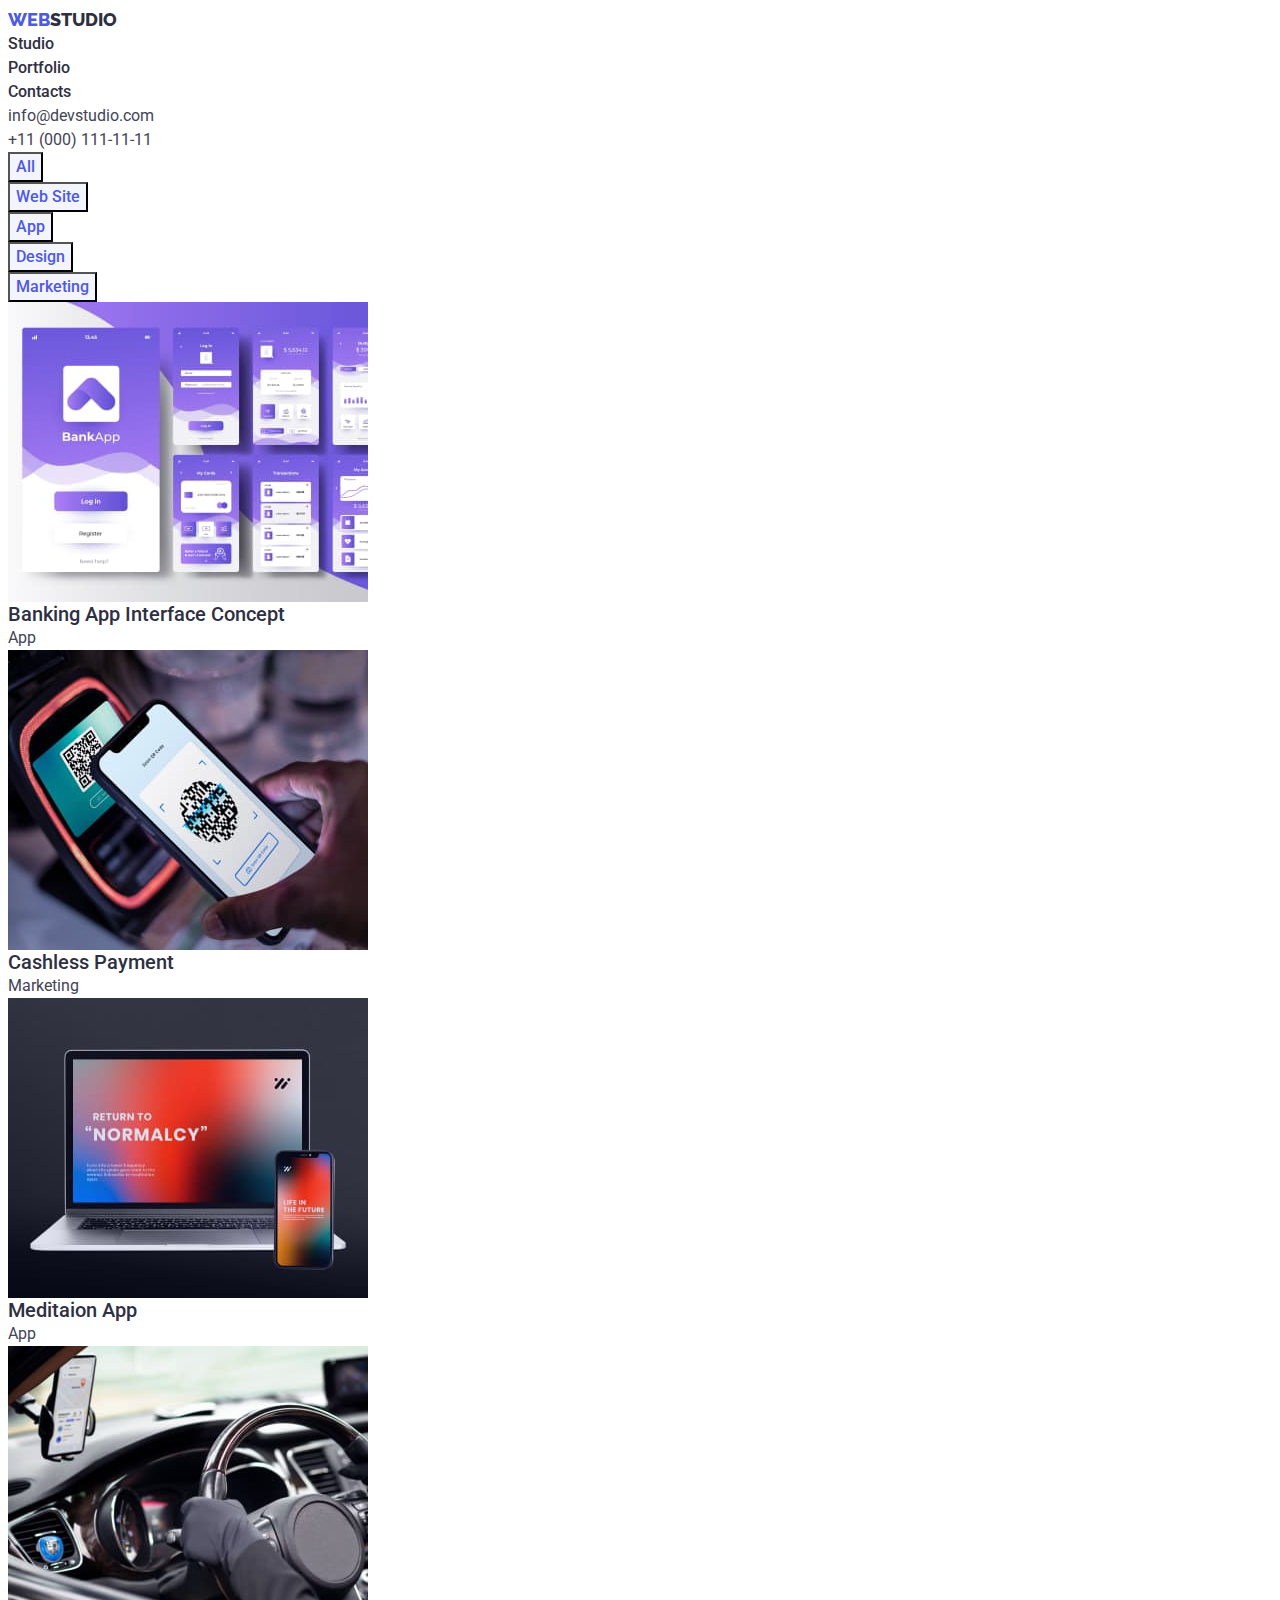
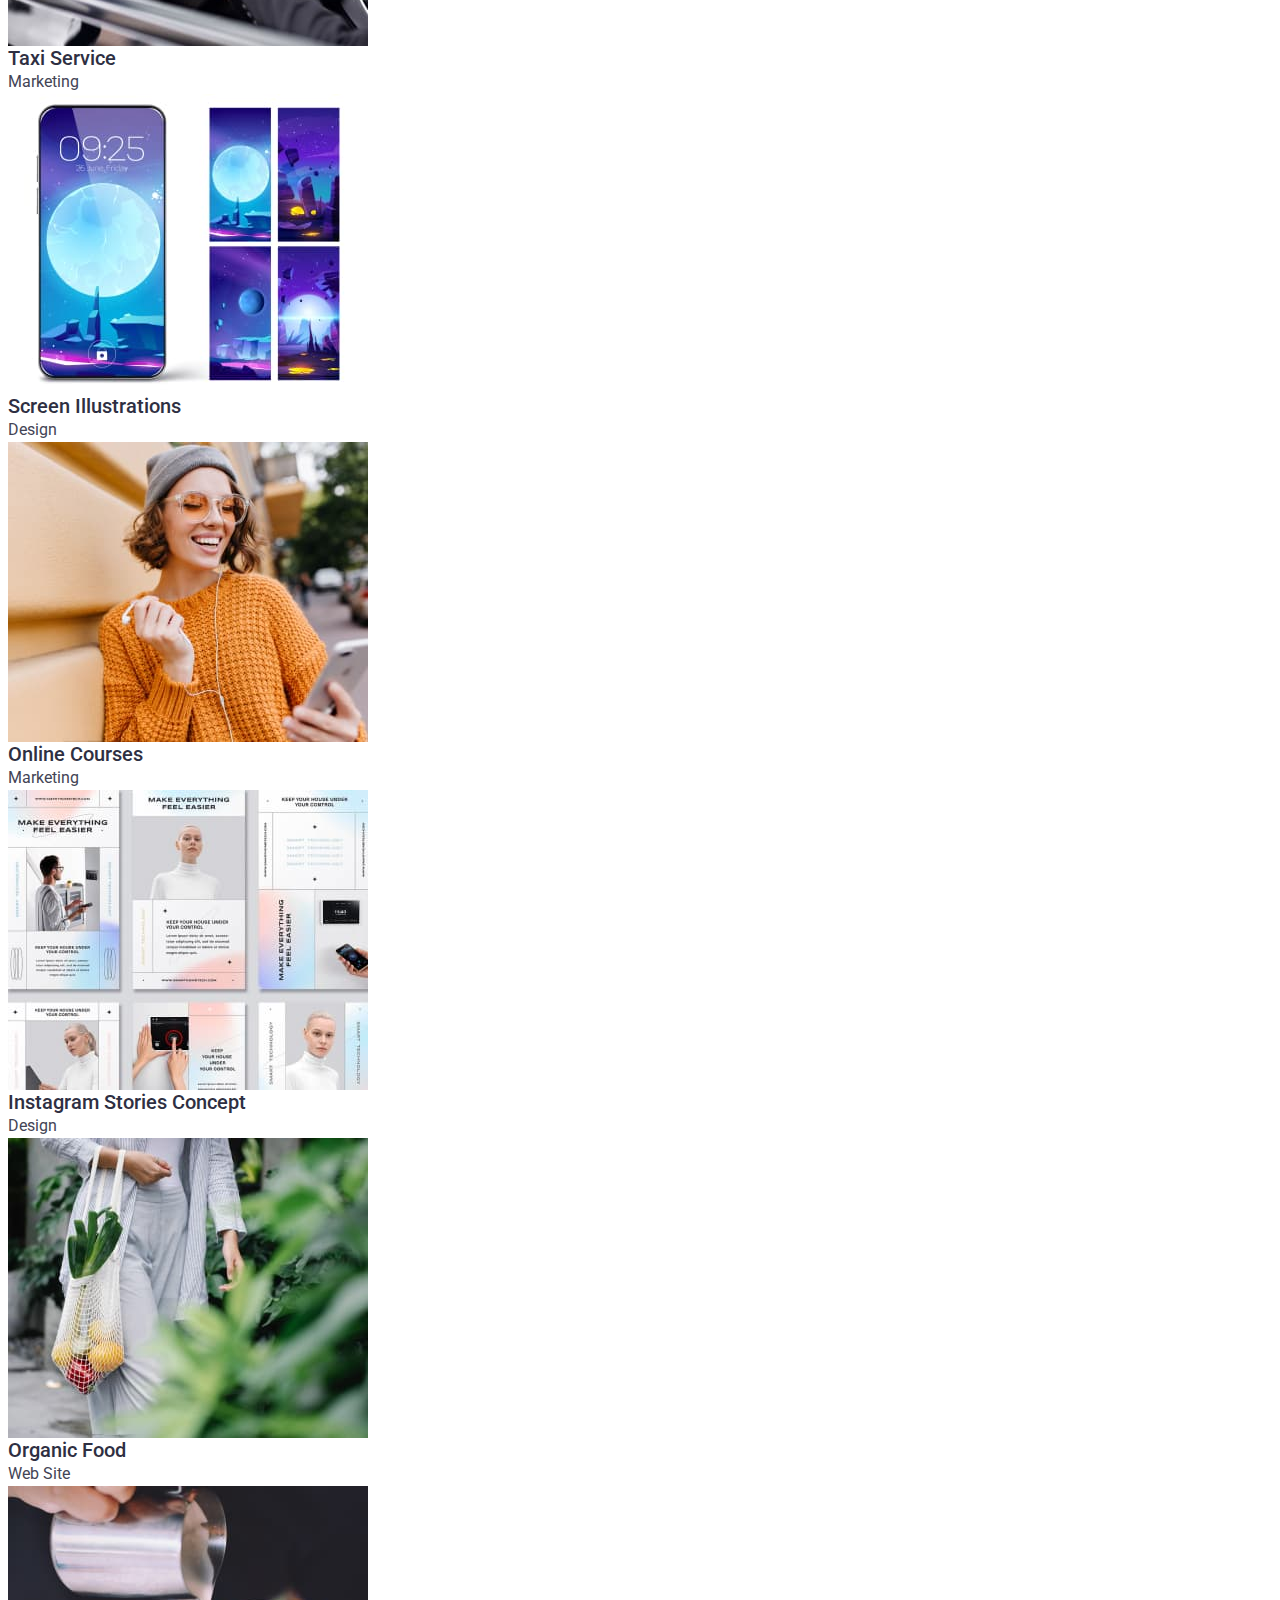
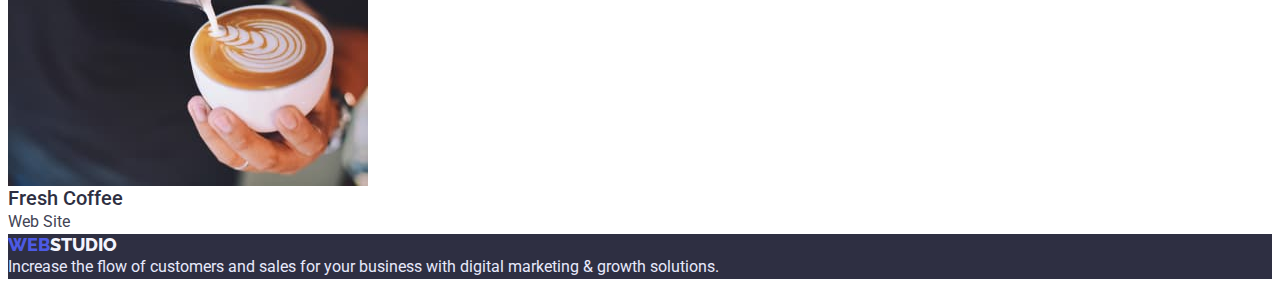
==== portfolio.html @ faf197ce "create" ====
<!DOCTYPE html>
<html lang="en">
	<head>
		<meta charset="UTF-8" />
		<meta http-equiv="X-UA-Compatible" content="IE=edge" />
		<meta name="viewport" content="width=device-width, initial-scale=1.0" />
		<title>Portfolio</title>
		<link rel="preconnect" href="https://fonts.googleapis.com" />
		<link rel="preconnect" href="https://fonts.gstatic.com" crossorigin />
		<link
			href="https://fonts.googleapis.com/css2?family=Raleway:wght@800&family=Roboto:wght@400;500;700&display=swap"
			rel="stylesheet"
		/>
		<link rel="stylesheet" href="./css/styles.css" />
	</head>
	<body>
		<header>
			<nav>
				<!-- logo -->
				<a href="./index.html" class="logo-header">Web<span class="studio-header">Studio</span></a>
				<!-- navigation -->
				<ul>
					<li><a href="./index.html" class="menu">Studio</a></li>
					<li><a href="./portfolio.html" class="menu">Portfolio</a></li>
					<li><a href="#" class="menu">Contacts</a></li>
				</ul>
			</nav>
			<!-- contacts -->
			<ul>
				<li>
					<a href="mailto:info@devstudio.com" class="contacts">info@devstudio.com</a>
				</li>
				<li>
					<a href="tel:+110001111111" class="contacts">+11 (000) 111-11-11</a>
				</li>
			</ul>
		</header>
		<main>
			<!-- header -->
			<!-- filters -->
			<section class="filters">
				<h1 class="visually-hidden">Title</h1>
				<ul>
					<li><button type="button" class="filters-btn">All</button></li>
					<li><button type="button" class="filters-btn">Web Site</button></li>
					<li><button type="button" class="filters-btn">App</button></li>
					<li><button type="button" class="filters-btn">Design</button></li>
					<li><button type="button" class="filters-btn">Marketing</button></li>
				</ul>
				<!-- card -->
				<ul>
					<li>
						<a href="">
							<img src="./images/img1.jpg" width="360" alt="Banking App Interface Concept" />
							<h2 class="card-title">Banking App Interface Concept</h2>
							<p class="card-app">App</p>
						</a>
					</li>
					<li>
						<a href="">
							<img src="./images/img2.jpg" width="360" alt="Cashless Payment" />
							<h2 class="card-title">Cashless Payment</h2>
							<p class="card-app">Marketing</p>
						</a>
					</li>
					<li>
						<a href="">
							<img src="./images/img3.jpg" width="360" alt="Meditaion App" />
							<h2 class="card-title">Meditaion App</h2>
							<p class="card-app">App</p>
						</a>
					</li>
					<li>
						<a href="">
							<img src="./images/img4.jpg" width="360" alt="Taxi Service" />
							<h2 class="card-title">Taxi Service</h2>
							<p class="card-app">Marketing</p>
						</a>
					</li>
					<li>
						<a href="">
							<img src="./images/img5.jpg" width="360" alt="Screen Illustrations" />
							<h2 class="card-title">Screen Illustrations</h2>
							<p class="card-app">Design</p>
						</a>
					</li>
					<li>
						<a href="">
							<img src="./images/img6.jpg" width="360" alt="Online Courses" />
							<h2 class="card-title">Online Courses</h2>
							<p class="card-app">Marketing</p>
							<p></p
						></a>
					</li>
					<li>
						<a href="">
							<img src="./images/img7.jpg" width="360" alt="Instagram Stories Concept" />
							<h2 class="card-title">Instagram Stories Concept</h2>
							<p class="card-app">Design</p>
						</a>
					</li>
					<li>
						<a href="">
							<img src="./images/img8.jpg" width="360" alt="Organic Food" />
							<h2 class="card-title">Organic Food</h2>
							<p class="card-app">Web Site</p>
						</a>
					</li>
					<li>
						<a href="">
							<img src="./images/img9.jpg" width="360" alt="Fresh Coffee" />
							<h2 class="card-title">Fresh Coffee</h2>
							<p class="card-app">Web Site</p>
						</a>
					</li>
				</ul>
			</section>
		</main>
		<!-- footer -->
		<footer class="footer">
			<a href="./portfolio.html" class="logo-footer">Web<span class="studio-footer">Studio</span></a>
			<p class="footer-text">
				Increase the flow of customers and sales for your business with digital marketing & growth solutions.
			</p>
		</footer>
	</body>
</html>
---- css/styles.css ----
:root {
    --light-color: #F4F4FD;
    --dark-color: #2E2F42; 
    --primary-brand-color: #4D5AE5;
    --text-color: #434455;
    --accent-color: #E7E9FC;
    --light-text: #FFFFFF;
}

body {
    font-family: 'Roboto', sans-serif;
    color: var(--text-color);
}

a {
    text-decoration: none;
    color: inherit;
}

p,
h1,
h2,
h3,
h4,
h5,
h6 {
    margin: 0;
}

button {
    cursor: pointer;
}

ul,
ol {
    list-style: none;
    margin: 0;
    padding: 0;
}

img {
    display: block;
    max-width: 100%;
    height: auto;
}

/* WEB - header*/
.logo-header {
    color: var(--primary-brand-color);
}
 
/* STUDIO - header */
.studio-header {
    color: var(--dark-color);
}

 /* logo - header */
 .logo-header, 
 .studio-header {
    font-family: 'Raleway';
    font-weight: 800;
    font-size: 18px;
    line-height: 1.33;
    text-transform: uppercase;
 }

/* navigation */
.menu {
    color: var(--dark-color);
    font-weight: 500;
    line-height: 1.5;
}

.menu:hover,
.menu:focus {
    color: var(--text-color);
}

.menu:active { 
    color: var(--primary-brand-color);
}

.contacts {
    color: var(--text-color);
    line-height: 1.5;
}

.contacts:hover, 
.contacts:focus {
    color: var(--primary-brand-color);
}

/* header */
.header {
    background-color: var(--dark-color);
}

.header-tittle {
    color: var(--light-text);
    font-weight: 500;
    font-size: 56px;
    line-height: 1.07;
}

.header-button {
    font-family: 'Roboto', sans-serif;
    font-size: 16px;
    color: var(--light-text);
    background-color:var(--primary-brand-color);
    font-weight: 500;
    line-height: 1.19;    
}

.header-button:hover,
.header-button:focus,
.header-button:active {
    background-color: #404BBF;
}

/* features */
.features-title,
.team-card-title,
.card-title {
    color: var(--dark-color);
    font-weight: 500;
    font-size: 20px;
    line-height: 1.2;
}

.features-text,
.team-specialization {
    line-height: 1.5;
}

/* What are we doing */
.second-title,
.team-title {
    color: var(--dark-color);
    font-weight: 500;
    font-size: 36px;
    line-height: 1.11;
    text-transform: capitalize;
}

/* team */
.team {
    background-color: var(--light-color);
}

.team-card-link {
    background-color: var(--light-text);
}

 /* footer */
.footer {
    background-color: var(--dark-color);
}

.logo-footer {
    color: var(--primary-brand-color);
}

.studio-footer {
    color: var(--light-color);
}

.logo-footer, .studio-footer {
    font-family: 'Raleway';
    font-weight: 800;
    font-size: 18px;
    line-height: 1.17;
    text-transform: uppercase;
}

.footer-text {
    color: var(--accent-color);
    line-height: 1.5;    
}

/* PORTFOLIO */
/* header */
/* filters */
.visually-hidden {
    position: absolute;
    white-space: nowrap;
    width: 1px;
    height: 1px;
    overflow: hidden;
    border: 0;
    padding: 0;
    clip: rect(0 0 0 0);
    clip-path: inset(50%);
    margin: -1px;
}

.filters-btn {
    font-family: 'Roboto', sans-serif;
    font-size: 16px;
    color: var(--primary-brand-color);
    background-color: var(--light-color);
    font-weight: 500;
    line-height: 1.5;
}

.filters-btn:hover,
.filters-btn:focus {
    color: var(--light-text);
    background-color: var(--primary-brand-color);
}

.card-app {
    color: var(--text-color);
    line-height: 1.5;
}
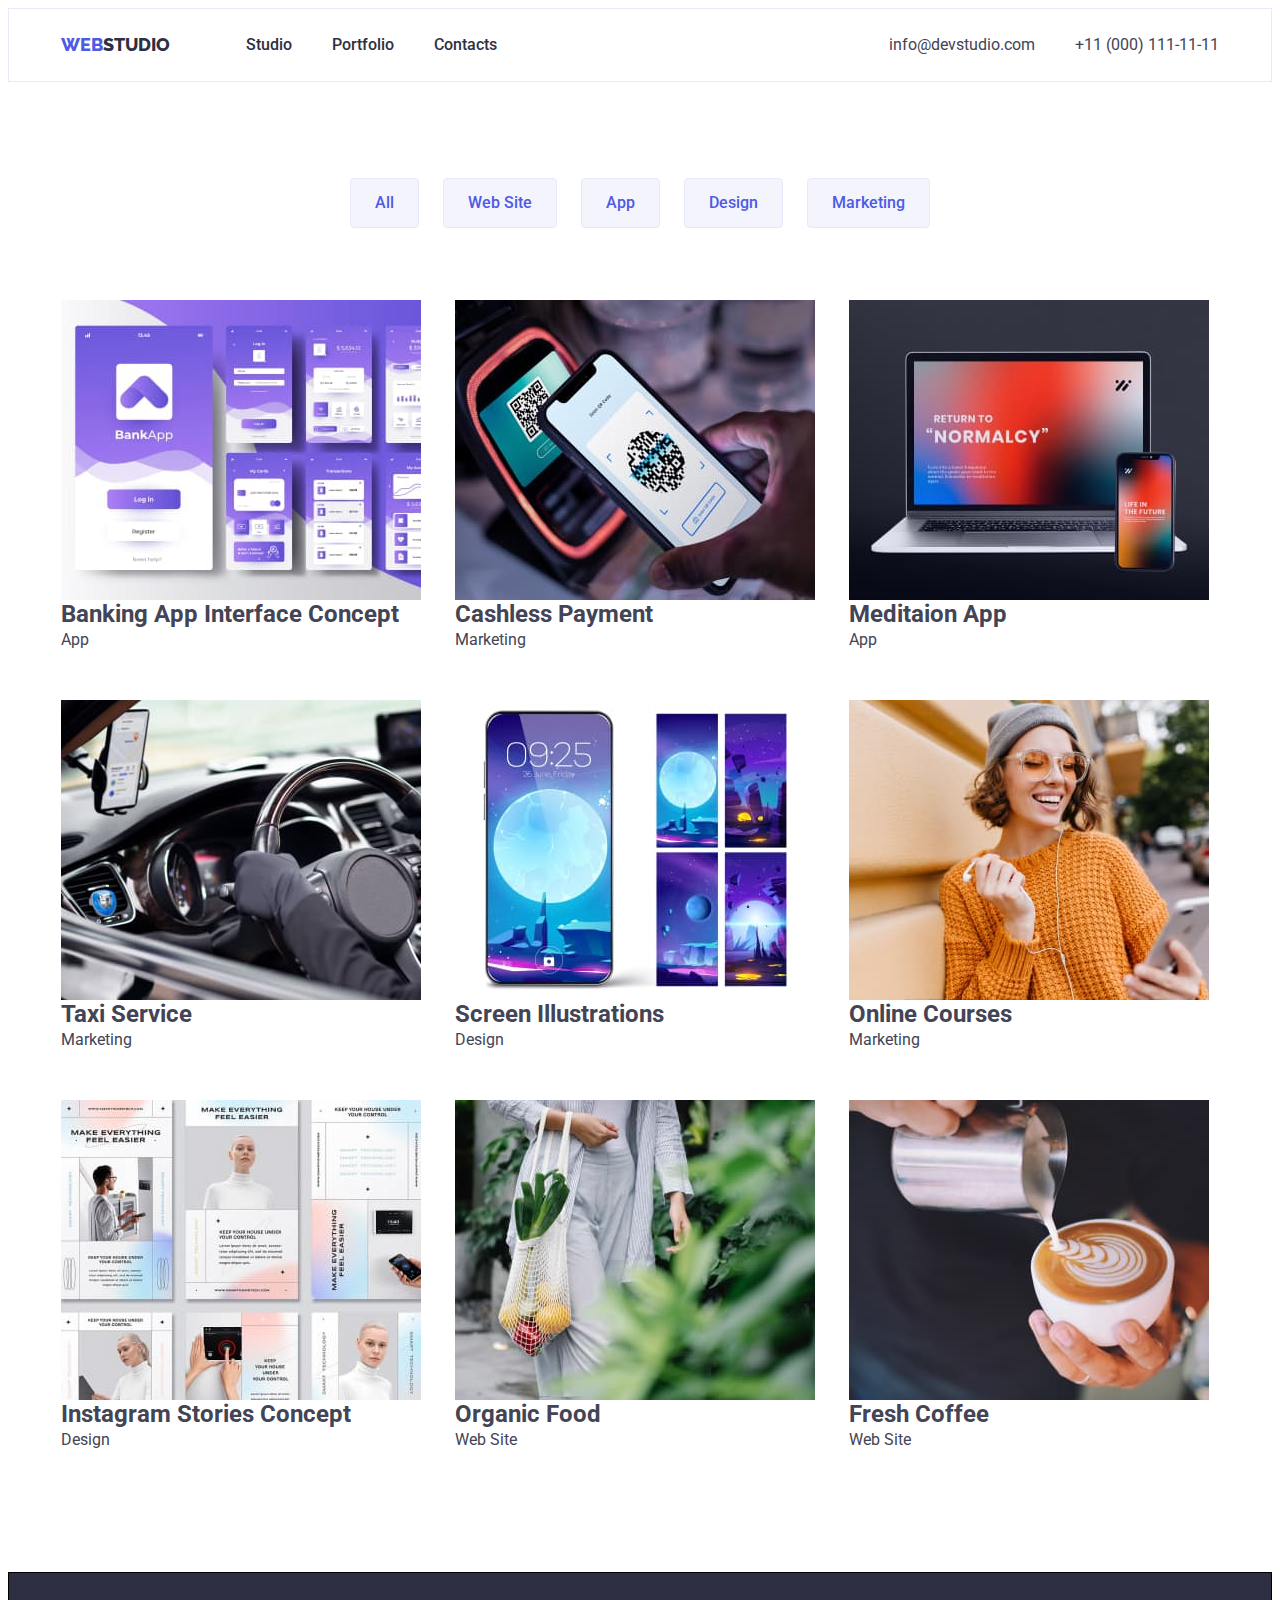
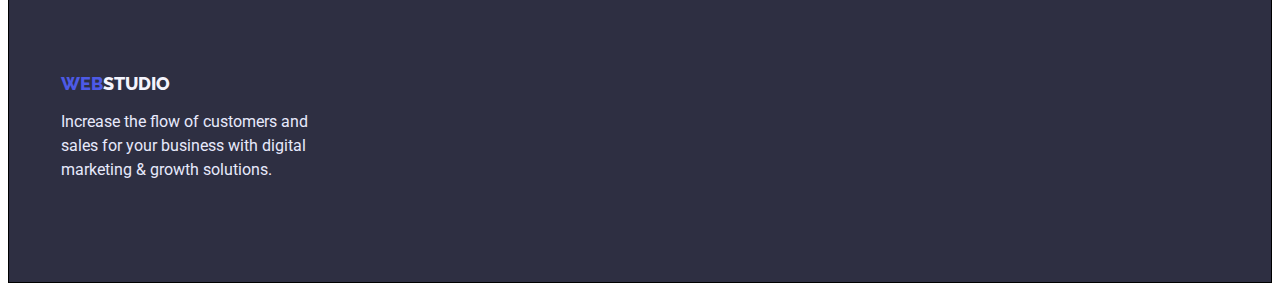
==== commit 64f65dcc: "css" ====
--- a/portfolio.html
+++ b/portfolio.html
@@ -14,114 +14,135 @@
 		<link rel="stylesheet" href="./css/styles.css" />
 	</head>
 	<body>
-		<header>
-			<nav>
-				<!-- logo -->
-				<a href="./index.html" class="logo-header">Web<span class="studio-header">Studio</span></a>
-				<!-- navigation -->
-				<ul>
-					<li><a href="./index.html" class="menu">Studio</a></li>
-					<li><a href="./portfolio.html" class="menu">Portfolio</a></li>
-					<li><a href="#" class="menu">Contacts</a></li>
+		<header class="border">
+			<div class="container">
+				<nav class="nav-panel">
+					<!-- logo -->
+					<a href="./index.html" class="logo-header">Web<span class="studio-header">Studio</span></a>
+					<!-- navigation -->
+					<ul class="menu-nav">
+						<li class="menu-item"><a href="./index.html" class="menu">Studio</a></li>
+
+						<li class="menu-item"><a href="./portfolio.html" class="menu">Portfolio</a></li>
+
+						<li class="menu-item"><a href="#" class="menu">Contacts</a></li>
+					</ul>
+				</nav>
+				<!-- contacts -->
+				<ul class="contact-nav">
+					<li>
+						<a href="mailto:info@devstudio.com" class="contacts">info@devstudio.com</a>
+					</li>
+
+					<li>
+						<a href="tel:+110001111111" class="contacts">+11 (000) 111-11-11</a>
+					</li>
 				</ul>
-			</nav>
-			<!-- contacts -->
-			<ul>
-				<li>
-					<a href="mailto:info@devstudio.com" class="contacts">info@devstudio.com</a>
-				</li>
-				<li>
-					<a href="tel:+110001111111" class="contacts">+11 (000) 111-11-11</a>
-				</li>
-			</ul>
+			</div>
 		</header>
 		<main>
 			<!-- header -->
 			<!-- filters -->
 			<section class="filters">
 				<h1 class="visually-hidden">Title</h1>
-				<ul>
-					<li><button type="button" class="filters-btn">All</button></li>
-					<li><button type="button" class="filters-btn">Web Site</button></li>
-					<li><button type="button" class="filters-btn">App</button></li>
-					<li><button type="button" class="filters-btn">Design</button></li>
-					<li><button type="button" class="filters-btn">Marketing</button></li>
+				<ul class="buttton-list">
+					<li><button type="button" class="filters-button">All</button></li>
+
+					<li><button type="button" class="filters-button">Web Site</button></li>
+
+					<li><button type="button" class="filters-button">App</button></li>
+
+					<li><button type="button" class="filters-button">Design</button></li>
+
+					<li><button type="button" class="filters-button">Marketing</button></li>
 				</ul>
 				<!-- card -->
-				<ul>
-					<li>
-						<a href="">
-							<img src="./images/img1.jpg" width="360" alt="Banking App Interface Concept" />
-							<h2 class="card-title">Banking App Interface Concept</h2>
-							<p class="card-app">App</p>
-						</a>
-					</li>
-					<li>
-						<a href="">
-							<img src="./images/img2.jpg" width="360" alt="Cashless Payment" />
-							<h2 class="card-title">Cashless Payment</h2>
-							<p class="card-app">Marketing</p>
-						</a>
-					</li>
-					<li>
-						<a href="">
-							<img src="./images/img3.jpg" width="360" alt="Meditaion App" />
-							<h2 class="card-title">Meditaion App</h2>
-							<p class="card-app">App</p>
-						</a>
-					</li>
-					<li>
-						<a href="">
-							<img src="./images/img4.jpg" width="360" alt="Taxi Service" />
-							<h2 class="card-title">Taxi Service</h2>
-							<p class="card-app">Marketing</p>
-						</a>
-					</li>
-					<li>
-						<a href="">
-							<img src="./images/img5.jpg" width="360" alt="Screen Illustrations" />
-							<h2 class="card-title">Screen Illustrations</h2>
-							<p class="card-app">Design</p>
-						</a>
-					</li>
-					<li>
-						<a href="">
-							<img src="./images/img6.jpg" width="360" alt="Online Courses" />
-							<h2 class="card-title">Online Courses</h2>
-							<p class="card-app">Marketing</p>
-							<p></p
-						></a>
-					</li>
-					<li>
-						<a href="">
-							<img src="./images/img7.jpg" width="360" alt="Instagram Stories Concept" />
-							<h2 class="card-title">Instagram Stories Concept</h2>
-							<p class="card-app">Design</p>
-						</a>
-					</li>
-					<li>
-						<a href="">
-							<img src="./images/img8.jpg" width="360" alt="Organic Food" />
-							<h2 class="card-title">Organic Food</h2>
-							<p class="card-app">Web Site</p>
-						</a>
-					</li>
-					<li>
-						<a href="">
-							<img src="./images/img9.jpg" width="360" alt="Fresh Coffee" />
-							<h2 class="card-title">Fresh Coffee</h2>
-							<p class="card-app">Web Site</p>
-						</a>
-					</li>
-				</ul>
+				<div class="container">
+					<ul class="card-list">
+						<li class="card-img">
+							<a href=""
+								><img src="./images/img1.jpg" width="360" alt="Banking App Interface Concept" /><h2 class="card-title"
+									>Banking App Interface Concept</h2
+								>
+								<p class="card-app">App</p>
+							</a>
+						</li>
+
+						<li class="card-img">
+							<a href="">
+								<img src="./images/img2.jpg" width="360" alt="Cashless Payment" />
+								<h2 class="card-title">Cashless Payment</h2>
+								<p class="card-app">Marketing</p>
+							</a>
+						</li>
+
+						<li class="card-img">
+							<a href="">
+								<img src="./images/img3.jpg" width="360" alt="Meditaion App" />
+								<h2 class="card-title">Meditaion App</h2>
+								<p class="card-app">App</p>
+							</a>
+						</li>
+
+						<li class="card-img">
+							<a href="">
+								<img src="./images/img4.jpg" width="360" alt="Taxi Service" />
+								<h2 class="card-title">Taxi Service</h2>
+								<p class="card-app">Marketing</p>
+							</a>
+						</li>
+
+						<li class="card-img">
+							<a href="">
+								<img src="./images/img5.jpg" width="360" alt="Screen Illustrations" />
+								<h2 class="card-title">Screen Illustrations</h2>
+								<p class="card-app">Design</p>
+							</a>
+						</li>
+
+						<li class="card-img">
+							<a href="">
+								<img src="./images/img6.jpg" width="360" alt="Online Courses" />
+								<h2 class="card-title">Online Courses</h2>
+								<p class="card-app">Marketing</p>
+							</a>
+						</li>
+
+						<li class="card-img">
+							<a href="">
+								<img src="./images/img7.jpg" width="360" alt="Instagram Stories Concept" />
+								<h2 class="card-title">Instagram Stories Concept</h2>
+								<p class="card-app">Design</p>
+							</a>
+						</li>
+
+						<li class="card-img">
+							<a href="">
+								<img src="./images/img8.jpg" width="360" alt="Organic Food" />
+								<h2 class="card-title">Organic Food</h2>
+								<p class="card-app">Web Site</p>
+							</a>
+						</li>
+
+						<li class="card-img">
+							<a href="">
+								<img src="./images/img9.jpg" width="360" alt="Fresh Coffee" />
+								<h2 class="card-title">Fresh Coffee</h2>
+								<p class="card-app">Web Site</p>
+							</a>
+						</li>
+					</ul>
+				</div>
 			</section>
 		</main>
 		<!-- footer -->
 		<footer class="footer">
-			<a href="./portfolio.html" class="logo-footer">Web<span class="studio-footer">Studio</span></a>
-			<p class="footer-text">
-				Increase the flow of customers and sales for your business with digital marketing & growth solutions.
-			</p>
+			<div class="container">
+				<a href="./index.html" class="logo-footer">Web<span class="studio-footer">Studio</span></a>
+				<p class="footer-text">
+					Increase the flow of customers and sales for your business with digital marketing & growth solutions.
+				</p>
+			</div>
 		</footer>
 	</body>
 </html>
--- a/css/styles.css
+++ b/css/styles.css
@@ -5,16 +5,18 @@
     --text-color: #434455;
     --accent-color: #E7E9FC;
     --light-text: #FFFFFF;
+    --gap-nav: 40px;
+    --gap-list: 24px;
 }
 
 body {
+    color: var(--text-color);
     font-family: 'Roboto', sans-serif;
-    color: var(--text-color);
-}
+ }
 
 a {
+    color: inherit;
     text-decoration: none;
-    color: inherit;
 }
 
 p,
@@ -44,8 +46,39 @@
     height: auto;
 }
 
+/* navі */
+.border {
+    border: 1px solid var(--accent-color);
+    justify-content: center;
+
+}
+.container {
+    margin-right: auto;
+    margin-left: auto;
+    padding-right: 15px;
+    padding-left: 15px;
+    width: 1158px;
+}
+
 /* WEB - header*/
+header .container {
+    display: flex;
+    justify-content: space-between;
+    padding-top: 24px;
+    padding-bottom: 24px;
+    flex-wrap: wrap;
+}
+
+.nav-panel {
+    display: flex;
+}
+
 .logo-header {
+    display: flex; 
+    align-items: flex-start;
+    padding: 0px;
+    margin-right: 76px;
+    
     color: var(--primary-brand-color);
 }
  
@@ -65,8 +98,23 @@
  }
 
 /* navigation */
+.menu-nav {
+    display: flex;
+    width: 261px;
+}
+
+.menu-item {
+    margin-right: 40px;
+    padding: 0px;
+}
+
 .menu {
+    display: flex;
+    align-items: flex-start;
+    gap: var(--gap-nav);
+    
     color: var(--dark-color);
+
     font-weight: 500;
     line-height: 1.5;
 }
@@ -79,9 +127,15 @@
 .menu:active { 
     color: var(--primary-brand-color);
 }
+/* contacts */
+.contact-nav {
+    display: flex;
+    gap: var(--gap-nav);
+}
 
 .contacts {
     color: var(--text-color);
+
     line-height: 1.5;
 }
 
@@ -92,23 +146,41 @@
 
 /* header */
 .header {
+    padding: 192px 0;
+    height: 600px;
+
     background-color: var(--dark-color);
-}
-
-.header-tittle {
+
+    text-align: center;    
+}
+
+.header-tittle { 
+    margin: 0 auto;
+    padding-bottom: 48px;
+    max-width: 494px;  
+
     color: var(--light-text);
+
     font-weight: 500;
     font-size: 56px;
-    line-height: 1.07;
+    line-height: 1.07;    
 }
 
 .header-button {
+    display: inline-block;
+    border: 1px solid transparent;
+    border-color: var(--primary-brand-color);
+    border-radius: 6px;
+    padding: 16px 32px;
+    min-width: 169px;
+
+    background-color: var(--primary-brand-color);
+    color: var(--light-text);
+
     font-family: 'Roboto', sans-serif;
-    font-size: 16px;
-    color: var(--light-text);
-    background-color:var(--primary-brand-color);
-    font-weight: 500;
-    line-height: 1.19;    
+    font-size: 16px;  
+    font-weight: 500;
+    line-height: 1.19;   
 }
 
 .header-button:hover,
@@ -118,10 +190,25 @@
 }
 
 /* features */
+.feature-list{
+    display: flex;
+    gap: var(--gap-list);
+    padding-top: 120px;
+    padding-bottom: 120px;
+}
+
+.features-list-item {
+    flex-basis: calc((100% - 3*var(--gap-list))/4);
+    border: 1px solid #000000;
+    filter: drop-shadow(0px 4px 4px rgba(0, 0, 0, 0.25));
+}
+
 .features-title,
-.team-card-title,
-.card-title {
+.team-card-title {
+    padding-bottom: 8px;
+
     color: var(--dark-color);
+
     font-weight: 500;
     font-size: 20px;
     line-height: 1.2;
@@ -135,25 +222,57 @@
 /* What are we doing */
 .second-title,
 .team-title {
+    padding-top: 120px;
+    padding-bottom: 72px;
+
     color: var(--dark-color);
+    
     font-weight: 500;
     font-size: 36px;
     line-height: 1.11;
     text-transform: capitalize;
-}
-
-/* team */
+    text-align: center;
+}
+
+.image-list {
+    display: flex;
+    padding-bottom: 120px;
+}
+
+/* /Our team */
 .team {
     background-color: var(--light-color);
 }
 
+.team-card-list {
+    display: flex;
+    gap: var(--gap-list);
+    padding-bottom: 120px;
+}
+
 .team-card-link {
     background-color: var(--light-text);
+
+    flex-basis: calc((100% - 3*var(--gap-list))/4);
+}
+
+.card-content {
+    padding-top: 32px;
+    padding-bottom: 32px;
+
+    text-align: center;
 }
 
  /* footer */
 .footer {
     background-color: var(--dark-color);
+    
+    border: 1px solid #000000;
+}
+
+footer .container {
+    padding-top: 100px; 
+    padding-bottom: 100px;
 }
 
 .logo-footer {
@@ -173,7 +292,12 @@
 }
 
 .footer-text {
+    margin: 0;
+    padding-top: 16px;
+    width: 264px;
+
     color: var(--accent-color);
+
     line-height: 1.5;    
 }
 
@@ -193,21 +317,57 @@
     margin: -1px;
 }
 
-.filters-btn {
+.buttton-list {
+    display: flex;
+    justify-content: center;
+    gap: var(--gap-list);
+
+    padding-top: 96px;
+    padding-bottom: 72px;
+}
+
+.filters-button {
+    display: inline-block;
+    border: 1px solid var(--accent-color);
+    border-radius: 4px;
+    padding: 12px 24px;
+    
+    color: var(--primary-brand-color);
+    background-color: var(--light-color);
+
     font-family: 'Roboto', sans-serif;
     font-size: 16px;
-    color: var(--primary-brand-color);
-    background-color: var(--light-color);
-    font-weight: 500;
-    line-height: 1.5;
-}
-
-.filters-btn:hover,
-.filters-btn:focus {
+    font-weight: 500;
+    line-height: 1.5;
+    text-align: center;
+}
+
+.filters-button:hover,
+.filters-button:focus {
     color: var(--light-text);
     background-color: var(--primary-brand-color);
 }
 
+.card-list {
+    display: flex;
+    flex-wrap: wrap;
+    margin: 0;
+    padding: 0;
+
+    margin-left: -24px;
+    margin-bottom: calc(120px - 48px);
+}
+
+.card-list > .card-img {
+    flex-basis: calc((100% / 3) - 24px);
+    margin-left: 24px;
+    margin-bottom: 48px;
+    
+    /* border: 1px solid var(--accent-color); */
+    /* box-shadow: 0px 1px 6px rgba(46, 47, 66, 0.08); */
+    width: 360px; 
+}
+
 .card-app {
     color: var(--text-color);
     line-height: 1.5;
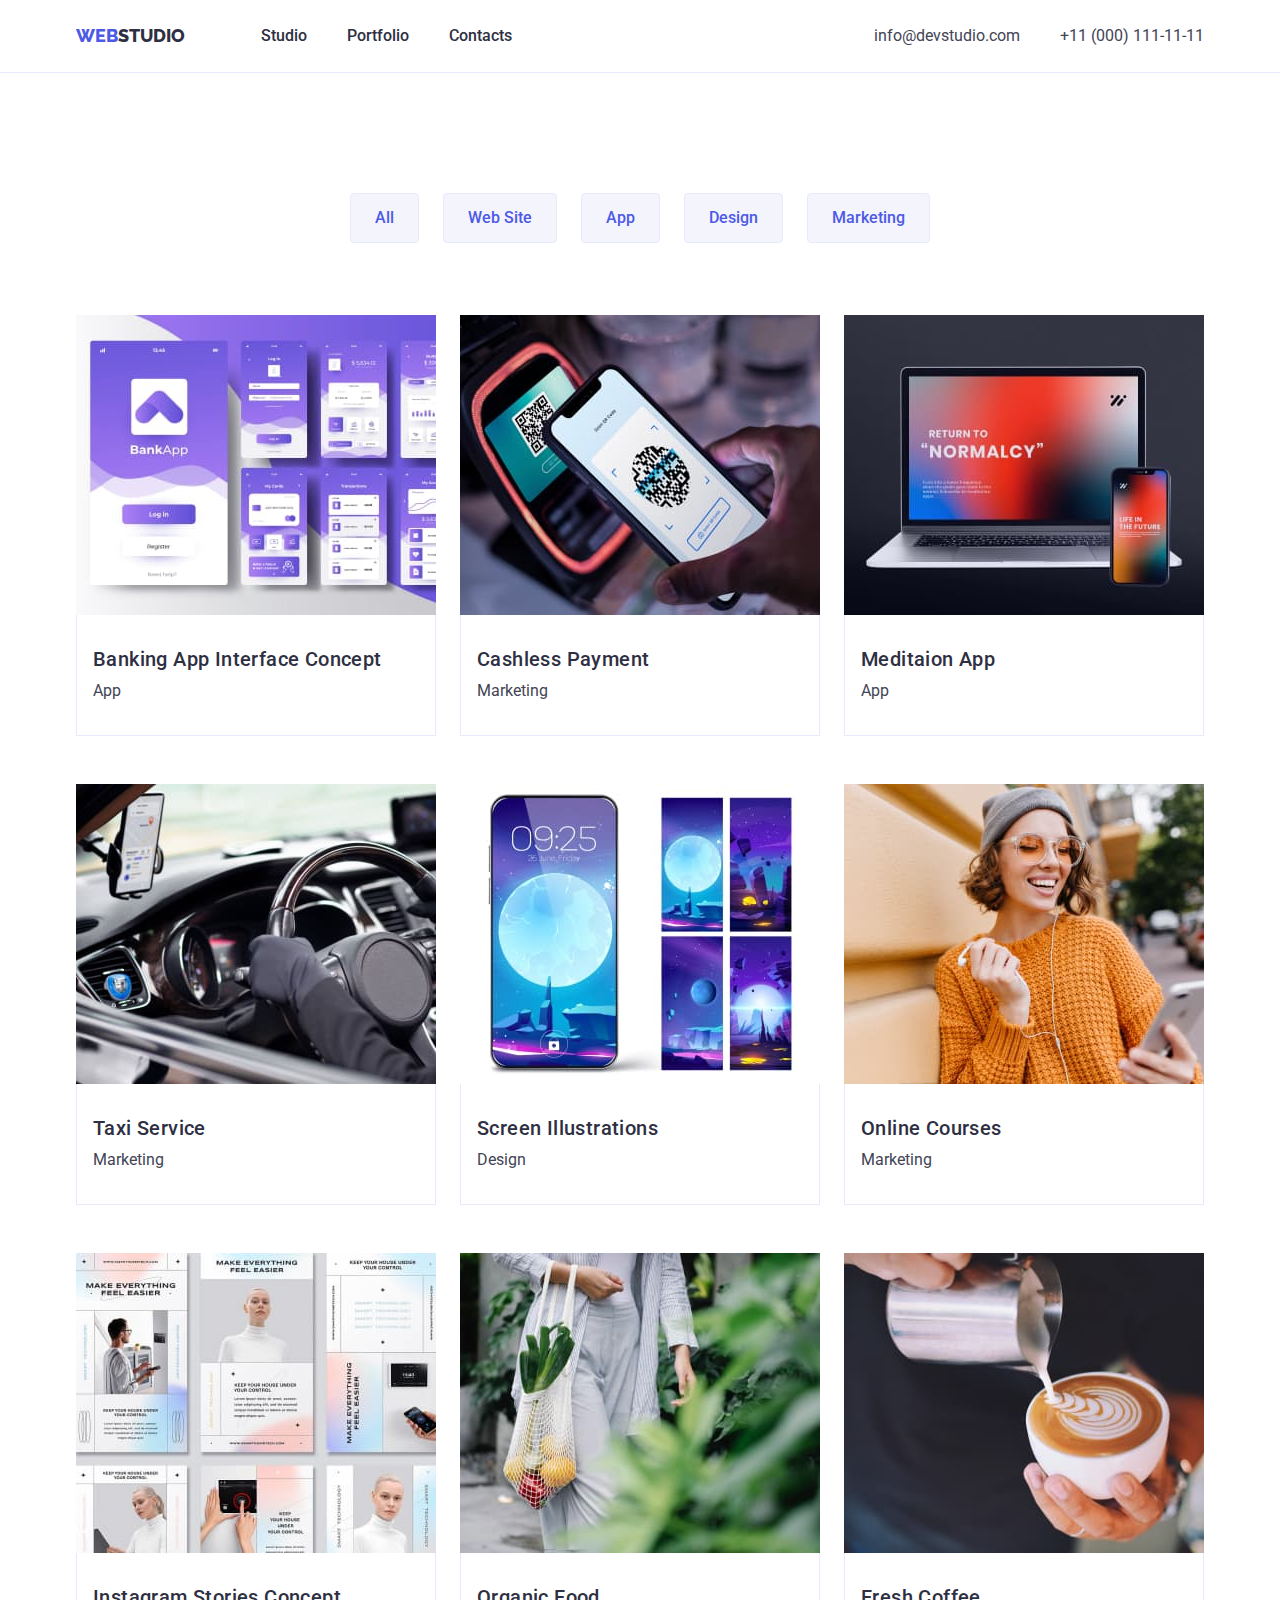
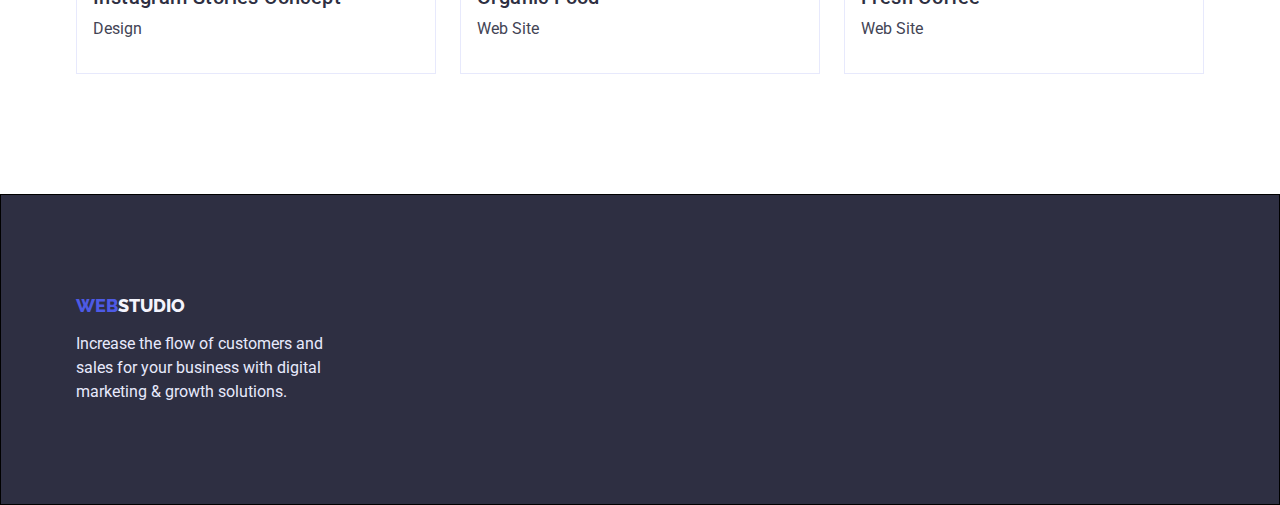
==== commit c6e5bfad: "check" ====
--- a/portfolio.html
+++ b/portfolio.html
@@ -10,6 +10,10 @@
 		<link
 			href="https://fonts.googleapis.com/css2?family=Raleway:wght@800&family=Roboto:wght@400;500;700&display=swap"
 			rel="stylesheet"
+		/>
+		<link
+			rel="stylesheet"
+			href="https://cdnjs.cloudflare.com/ajax/libs/modern-normalize/1.1.0/modern-normalize.min.css"
 		/>
 		<link rel="stylesheet" href="./css/styles.css" />
 	</head>
@@ -44,91 +48,108 @@
 			<!-- header -->
 			<!-- filters -->
 			<section class="filters">
-				<h1 class="visually-hidden">Title</h1>
-				<ul class="buttton-list">
-					<li><button type="button" class="filters-button">All</button></li>
+				<div class="container">
+					<h1 class="visually-hidden">Title</h1>
+					<ul class="buttton-list">
+						<li><button type="button" class="filters-button">All</button></li>
 
-					<li><button type="button" class="filters-button">Web Site</button></li>
+						<li><button type="button" class="filters-button">Web Site</button></li>
 
-					<li><button type="button" class="filters-button">App</button></li>
+						<li><button type="button" class="filters-button">App</button></li>
 
-					<li><button type="button" class="filters-button">Design</button></li>
+						<li><button type="button" class="filters-button">Design</button></li>
 
-					<li><button type="button" class="filters-button">Marketing</button></li>
-				</ul>
-				<!-- card -->
-				<div class="container">
+						<li><button type="button" class="filters-button">Marketing</button></li>
+					</ul>
+					<!-- card -->
 					<ul class="card-list">
 						<li class="card-img">
 							<a href=""
-								><img src="./images/img1.jpg" width="360" alt="Banking App Interface Concept" /><h2 class="card-title"
-									>Banking App Interface Concept</h2
-								>
-								<p class="card-app">App</p>
+								><img src="./images/img1.jpg" width="360" alt="Banking App Interface Concept" />
+								<div class="card-content">
+									<h2 class="card-title">Banking App Interface Concept</h2>
+									<p class="card-app">App</p>
+								</div>
 							</a>
 						</li>
 
 						<li class="card-img">
 							<a href="">
 								<img src="./images/img2.jpg" width="360" alt="Cashless Payment" />
-								<h2 class="card-title">Cashless Payment</h2>
-								<p class="card-app">Marketing</p>
+								<div class="card-content">
+									<h2 class="card-title">Cashless Payment</h2>
+									<p class="card-app">Marketing</p>
+								</div>
 							</a>
 						</li>
 
 						<li class="card-img">
 							<a href="">
 								<img src="./images/img3.jpg" width="360" alt="Meditaion App" />
-								<h2 class="card-title">Meditaion App</h2>
-								<p class="card-app">App</p>
+								<div class="card-content">
+									<h2 class="card-title">Meditaion App</h2>
+									<p class="card-app">App</p>
+								</div>
 							</a>
 						</li>
 
 						<li class="card-img">
 							<a href="">
 								<img src="./images/img4.jpg" width="360" alt="Taxi Service" />
-								<h2 class="card-title">Taxi Service</h2>
-								<p class="card-app">Marketing</p>
+								<div class="card-content">
+									<h2 class="card-title">Taxi Service</h2>
+									<p class="card-app">Marketing</p>
+								</div>
 							</a>
 						</li>
 
 						<li class="card-img">
 							<a href="">
 								<img src="./images/img5.jpg" width="360" alt="Screen Illustrations" />
-								<h2 class="card-title">Screen Illustrations</h2>
-								<p class="card-app">Design</p>
+								<div class="card-content">
+									<h2 class="card-title">Screen Illustrations</h2>
+									<p class="card-app">Design</p>
+								</div>
 							</a>
 						</li>
 
 						<li class="card-img">
 							<a href="">
 								<img src="./images/img6.jpg" width="360" alt="Online Courses" />
-								<h2 class="card-title">Online Courses</h2>
-								<p class="card-app">Marketing</p>
+								<div class="card-content">
+									<h2 class="card-title">Online Courses</h2>
+									<p class="card-app">Marketing</p>
+								</div>
 							</a>
 						</li>
 
 						<li class="card-img">
 							<a href="">
 								<img src="./images/img7.jpg" width="360" alt="Instagram Stories Concept" />
-								<h2 class="card-title">Instagram Stories Concept</h2>
-								<p class="card-app">Design</p>
+								<div class="card-content">
+									<h2 class="card-title">Instagram Stories Concept</h2>
+									<p class="card-app">Design</p>
+								</div>
 							</a>
 						</li>
 
 						<li class="card-img">
 							<a href="">
 								<img src="./images/img8.jpg" width="360" alt="Organic Food" />
-								<h2 class="card-title">Organic Food</h2>
-								<p class="card-app">Web Site</p>
+								<div class="card-content">
+									<h2 class="card-title">Organic Food</h2>
+									<p class="card-app">Web Site</p>
+								</div>
 							</a>
 						</li>
 
 						<li class="card-img">
 							<a href="">
 								<img src="./images/img9.jpg" width="360" alt="Fresh Coffee" />
-								<h2 class="card-title">Fresh Coffee</h2>
-								<p class="card-app">Web Site</p>
+								<div class="card-content">
+									<h2 class="card-title">Fresh Coffee</h2>
+									<p class="card-app">Web Site</p>
+								</div>
 							</a>
 						</li>
 					</ul>
--- a/css/styles.css
+++ b/css/styles.css
@@ -48,9 +48,10 @@
 
 /* navі */
 .border {
-    border: 1px solid var(--accent-color);
-    justify-content: center;
-
+    padding-top: 24px;
+    padding-bottom: 24px;
+    border-bottom: 1px solid var(--accent-color);
+    
 }
 .container {
     margin-right: auto;
@@ -64,8 +65,6 @@
 header .container {
     display: flex;
     justify-content: space-between;
-    padding-top: 24px;
-    padding-bottom: 24px;
     flex-wrap: wrap;
 }
 
@@ -108,6 +107,10 @@
     padding: 0px;
 }
 
+.menu-item:last-child {
+    margin-right: 0;
+}
+
 .menu {
     display: flex;
     align-items: flex-start;
@@ -155,8 +158,7 @@
 }
 
 .header-tittle { 
-    margin: 0 auto;
-    padding-bottom: 48px;
+    margin: 0 auto 48px;
     max-width: 494px;  
 
     color: var(--light-text);
@@ -190,40 +192,48 @@
 }
 
 /* features */
-.feature-list{
-    display: flex;
-    gap: var(--gap-list);
+section {
     padding-top: 120px;
     padding-bottom: 120px;
+    }
+
+.features {
+    padding-bottom: 0;
+} 
+.feature-list{
+    display: flex;
+    gap: var(--gap-list);    
 }
 
 .features-list-item {
     flex-basis: calc((100% - 3*var(--gap-list))/4);
-    border: 1px solid #000000;
     filter: drop-shadow(0px 4px 4px rgba(0, 0, 0, 0.25));
 }
 
 .features-title,
-.team-card-title {
-    padding-bottom: 8px;
+.team-card-title,
+.card-title {
+    margin-bottom: 8px;
 
     color: var(--dark-color);
 
     font-weight: 500;
     font-size: 20px;
     line-height: 1.2;
+    letter-spacing: 0.02em;
 }
 
 .features-text,
 .team-specialization {
-    line-height: 1.5;
+    color: var(--text-color);
+    line-height: 1.5;
+    letter-spacing: 0.02em;
 }
 
 /* What are we doing */
 .second-title,
 .team-title {
-    padding-top: 120px;
-    padding-bottom: 72px;
+    margin-bottom: 72px;
 
     color: var(--dark-color);
     
@@ -236,7 +246,11 @@
 
 .image-list {
     display: flex;
-    padding-bottom: 120px;
+    gap: var(--gap-list);
+}
+
+.image-list-item {
+    flex-basis: calc((100% - 2*var(--gap-list))/3);
 }
 
 /* /Our team */
@@ -247,7 +261,6 @@
 .team-card-list {
     display: flex;
     gap: var(--gap-list);
-    padding-bottom: 120px;
 }
 
 .team-card-link {
@@ -256,7 +269,7 @@
     flex-basis: calc((100% - 3*var(--gap-list))/4);
 }
 
-.card-content {
+.team-card-content {
     padding-top: 32px;
     padding-bottom: 32px;
 
@@ -265,14 +278,12 @@
 
  /* footer */
 .footer {
+    padding-top: 100px;
+        padding-bottom: 100px;
+
     background-color: var(--dark-color);
     
     border: 1px solid #000000;
-}
-
-footer .container {
-    padding-top: 100px; 
-    padding-bottom: 100px;
 }
 
 .logo-footer {
@@ -293,7 +304,7 @@
 
 .footer-text {
     margin: 0;
-    padding-top: 16px;
+    margin-top: 16px;
     width: 264px;
 
     color: var(--accent-color);
@@ -304,6 +315,10 @@
 /* PORTFOLIO */
 /* header */
 /* filters */
+
+section .filters {
+    padding-bottom: 120px;
+}
 .visually-hidden {
     position: absolute;
     white-space: nowrap;
@@ -322,8 +337,7 @@
     justify-content: center;
     gap: var(--gap-list);
 
-    padding-top: 96px;
-    padding-bottom: 72px;
+    margin-bottom: 72px;
 }
 
 .filters-button {
@@ -354,12 +368,12 @@
     margin: 0;
     padding: 0;
 
-    margin-left: -24px;
-    margin-bottom: calc(120px - 48px);
+    margin-left: -24px;    
+    margin-bottom: -48px;
 }
 
 .card-list > .card-img {
-    flex-basis: calc((100% / 3) - 24px);
+    flex-basis: calc((100 % - 48px) / 3);
     margin-left: 24px;
     margin-bottom: 48px;
     
@@ -368,6 +382,12 @@
     width: 360px; 
 }
 
+.card-content {
+    padding: 32px 16px;
+    border: 1px solid var(--accent-color);
+    border-top: none;
+}
+
 .card-app {
     color: var(--text-color);
     line-height: 1.5;
